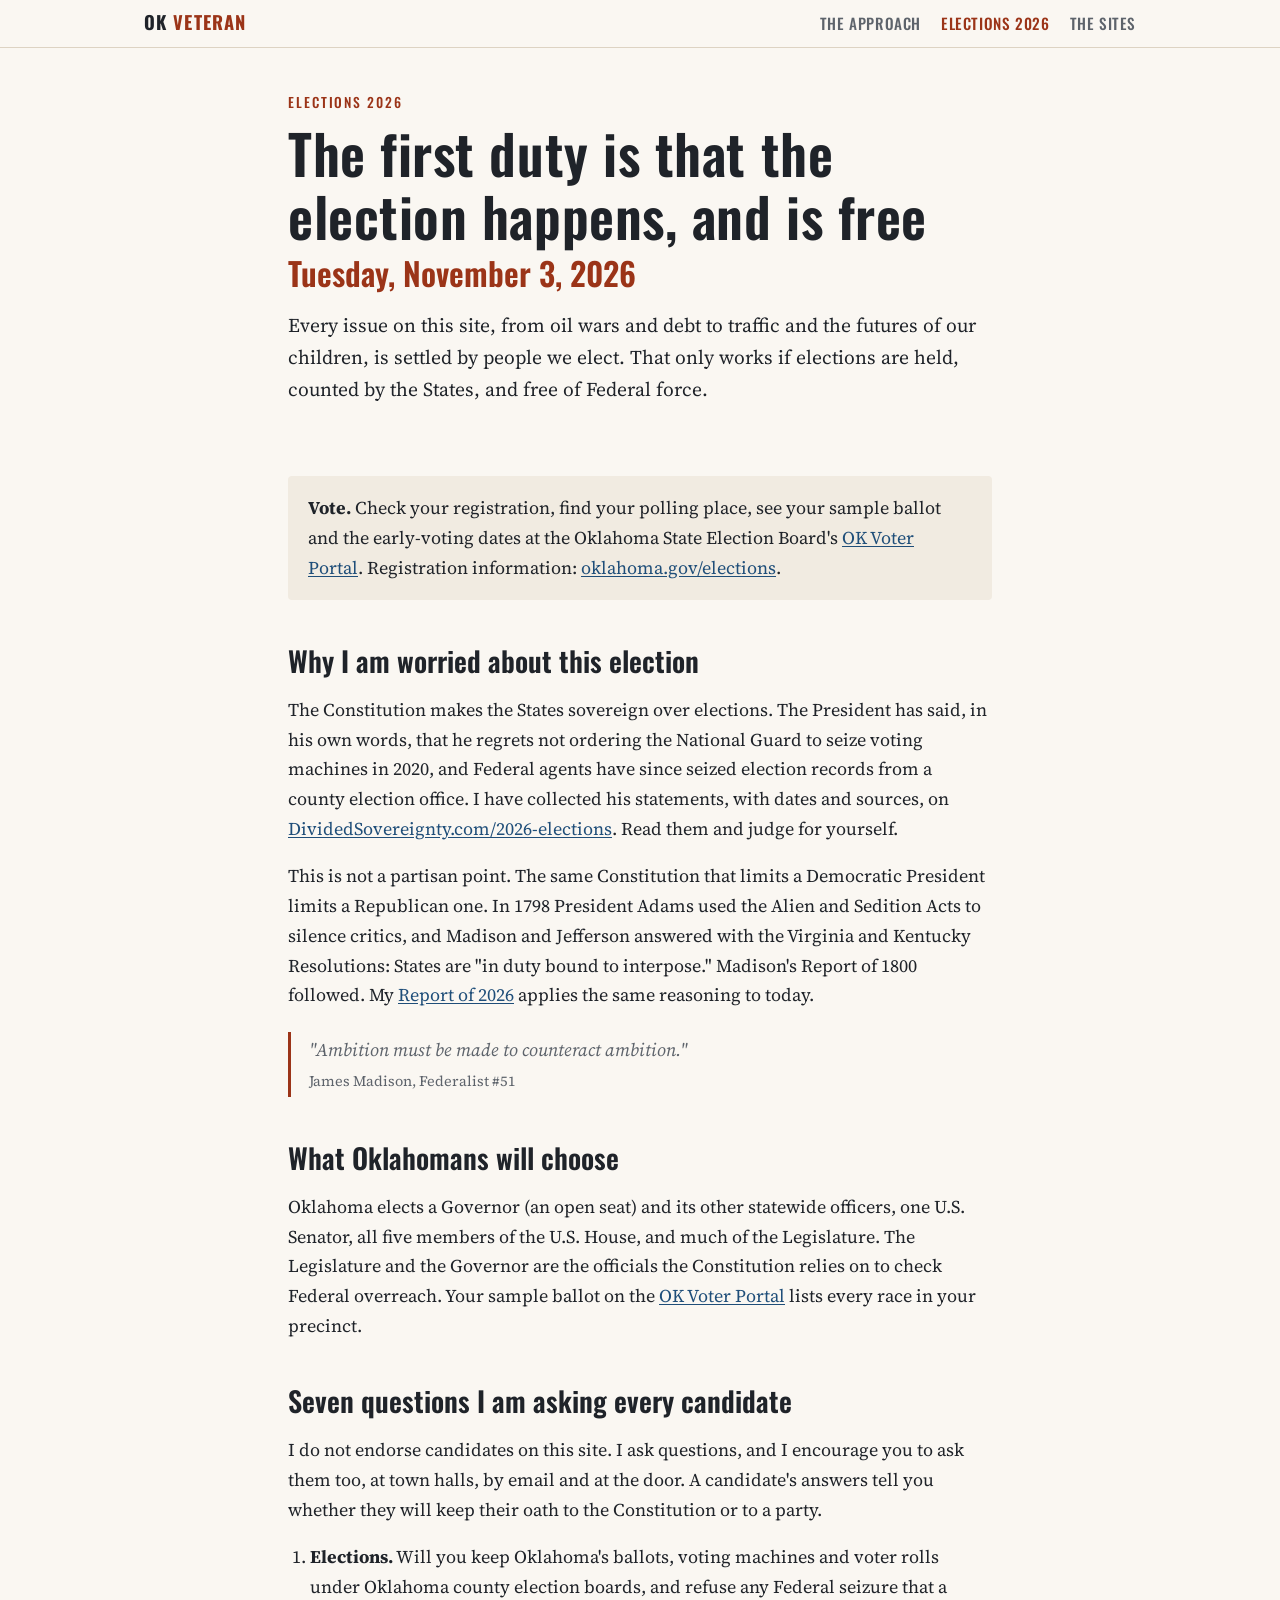
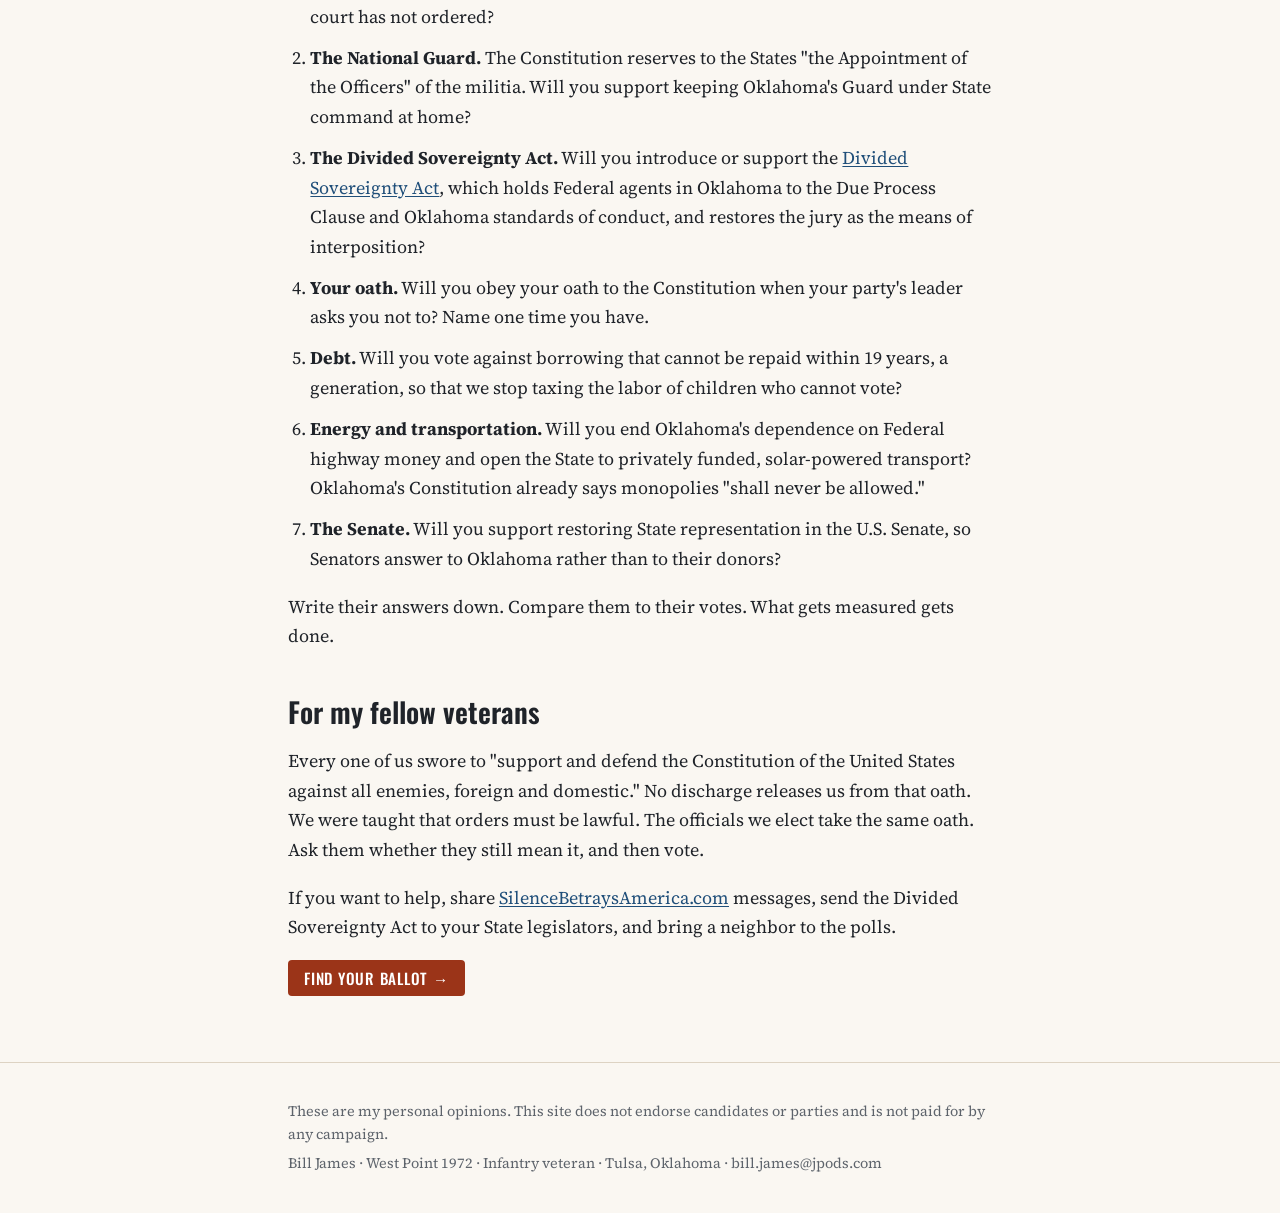
==== elections-2026.html @ 6b3b81b1 "OK Veteran: The Approach and Elections 2026 pages, shared style, JPods images Co-Authored-By: Claude" ====
<!doctype html>
<html lang="en">
<head>
<meta charset="utf-8">
<meta name="viewport" content="width=device-width, initial-scale=1">
<title>Elections 2026 — OK Veteran</title>
<meta name="description" content="An Oklahoma veteran's questions for 2026 candidates: State sovereignty over elections, the National Guard, debt, energy and transportation.">
<link rel="preconnect" href="https://fonts.googleapis.com">
<link rel="preconnect" href="https://fonts.gstatic.com" crossorigin>
<link rel="stylesheet" href="https://fonts.googleapis.com/css2?family=Oswald:wght@500;600;700&family=Source+Serif+4:ital,wght@0,400;0,600;1,400&display=swap">
<link rel="stylesheet" href="style.css">
</head>
<body>

<nav class="site-nav">
  <div class="container wide">
    <a class="brand" href="index.html">OK <span>Veteran</span></a>
    <a href="index.html">The Approach</a>
    <a href="elections-2026.html" aria-current="page">Elections 2026</a>
    <a href="index.html#sites">The Sites</a>
  </div>
</nav>

<header class="hero">
  <div class="container">
    <p class="kicker">Elections 2026</p>
    <h1>The first duty is that the election happens, and is free</h1>
    <p class="date-big">Tuesday, November 3, 2026</p>
    <p class="lede">Every issue on this site, from oil wars and debt to traffic and the futures of our children, is settled
      by people we elect. That only works if elections are held, counted by the States, and free of Federal force.</p>
  </div>
</header>

<main>
  <div class="container">

    <div class="callout">
      <p><strong>Vote.</strong> Check your registration, find your polling place, see your sample ballot and the early-voting
        dates at the Oklahoma State Election Board's <a href="https://oklahoma.gov/elections/ovp.html">OK Voter Portal</a>.
        Registration information: <a href="https://oklahoma.gov/elections/voter-registration.html">oklahoma.gov/elections</a>.</p>
    </div>

    <h2>Why I am worried about this election</h2>
    <p>The Constitution makes the States sovereign over elections. The President has said, in his own words, that he
      regrets not ordering the National Guard to seize voting machines in 2020, and Federal agents have since seized
      election records from a county election office. I have collected his statements, with dates and sources, on
      <a href="https://www.dividedsovereignty.com/2026-elections/">DividedSovereignty.com/2026-elections</a>. Read them and
      judge for yourself.</p>
    <p>This is not a partisan point. The same Constitution that limits a Democratic President limits a Republican one. In
      1798 President Adams used the Alien and Sedition Acts to silence critics, and Madison and Jefferson answered with the
      Virginia and Kentucky Resolutions: States are "in duty bound to interpose." Madison's Report of 1800 followed. My
      <a href="https://www.dividedsovereignty.com/reportof2026/">Report of 2026</a> applies the same reasoning to today.</p>
    <blockquote>"Ambition must be made to counteract ambition."<cite>James Madison, Federalist #51</cite></blockquote>

    <h2>What Oklahomans will choose</h2>
    <p>Oklahoma elects a Governor (an open seat) and its other statewide officers, one U.S. Senator, all five members of
      the U.S. House, and much of the Legislature. The Legislature and the Governor are the officials the Constitution
      relies on to check Federal overreach. Your sample ballot on the <a href="https://oklahoma.gov/elections/ovp.html">OK
      Voter Portal</a> lists every race in your precinct.</p>

    <h2>Seven questions I am asking every candidate</h2>
    <p>I do not endorse candidates on this site. I ask questions, and I encourage you to ask them too, at town halls, by
      email and at the door. A candidate's answers tell you whether they will keep their oath to the Constitution or to a
      party.</p>
    <ol class="questions">
      <li><strong>Elections.</strong> Will you keep Oklahoma's ballots, voting machines and voter rolls under Oklahoma
        county election boards, and refuse any Federal seizure that a court has not ordered?</li>
      <li><strong>The National Guard.</strong> The Constitution reserves to the States "the Appointment of the Officers" of
        the militia. Will you support keeping Oklahoma's Guard under State command at home?</li>
      <li><strong>The Divided Sovereignty Act.</strong> Will you introduce or support the
        <a href="https://www.dividedsovereignty.com/act/">Divided Sovereignty Act</a>, which holds Federal agents in
        Oklahoma to the Due Process Clause and Oklahoma standards of conduct, and restores the jury as the means of
        interposition?</li>
      <li><strong>Your oath.</strong> Will you obey your oath to the Constitution when your party's leader asks you not to?
        Name one time you have.</li>
      <li><strong>Debt.</strong> Will you vote against borrowing that cannot be repaid within 19 years, a generation, so that
        we stop taxing the labor of children who cannot vote?</li>
      <li><strong>Energy and transportation.</strong> Will you end Oklahoma's dependence on Federal highway money and open
        the State to privately funded, solar-powered transport? Oklahoma's Constitution already says monopolies "shall never
        be allowed."</li>
      <li><strong>The Senate.</strong> Will you support restoring State representation in the U.S. Senate, so Senators answer
        to Oklahoma rather than to their donors?</li>
    </ol>
    <p>Write their answers down. Compare them to their votes. What gets measured gets done.</p>

    <h2>For my fellow veterans</h2>
    <p>Every one of us swore to "support and defend the Constitution of the United States against all enemies, foreign and
      domestic." No discharge releases us from that oath. We were taught that orders must be lawful. The officials we
      elect take the same oath. Ask them whether they still mean it, and then vote.</p>
    <p>If you want to help, share
      <a href="https://www.dividedsovereignty.com/betrayamerica/">SilenceBetraysAmerica.com</a> messages, send the Divided
      Sovereignty Act to your State legislators, and bring a neighbor to the polls.</p>

    <p><a class="btn" href="https://oklahoma.gov/elections/ovp.html">Find your ballot &rarr;</a></p>

  </div>
</main>

<footer>
  <div class="container">
    <p>These are my personal opinions. This site does not endorse candidates or parties and is not paid for by any campaign.</p>
    <p>Bill James &middot; West Point 1972 &middot; Infantry veteran &middot; Tulsa, Oklahoma &middot; bill.james@jpods.com</p>
  </div>
</footer>

</body>
</html>
---- style.css ----
/* OK Veteran — personal opinion site of Bill James. Red earth and prairie sky. */
:root {
  --bg: #faf7f2; --surface: #f1ebe1; --fg: #1f2329; --muted: #5d636b; --rule: #ddd3c3;
  --accent: #9b3418; --accent-2: #1f4e79; --on-accent: #ffffff;
  color-scheme: light;
}
@media (prefers-color-scheme: dark) {
  :root { --bg: #15181c; --surface: #1e2328; --fg: #ece6dc; --muted: #a2a8b0; --rule: #313840;
          --accent: #e0805f; --accent-2: #8bb8e0; --on-accent: #15181c; color-scheme: dark; }
}
* { box-sizing: border-box; }
html { -webkit-text-size-adjust: 100%; }
body { margin: 0; background: var(--bg); color: var(--fg);
       font: 18px/1.65 "Source Serif 4", Georgia, "Times New Roman", serif; }
img { max-width: 100%; height: auto; display: block; }
a { color: var(--accent-2); text-underline-offset: 2px; }
.container { max-width: 46rem; margin: 0 auto; padding-inline: 16px; }
.wide { max-width: 64rem; }

/* nav */
.site-nav { border-bottom: 1px solid var(--rule); }
.site-nav .container { display: flex; flex-wrap: wrap; align-items: baseline; gap: .25rem 1.25rem; padding-block: .8rem; }
.brand { font: 700 1.15rem/1 "Oswald", "Arial Narrow", sans-serif; letter-spacing: .06em; text-transform: uppercase;
         color: var(--fg); text-decoration: none; margin-right: auto; }
.brand span { color: var(--accent); }
.site-nav a:not(.brand) { font: 500 .95rem/1.4 "Oswald", "Arial Narrow", sans-serif; letter-spacing: .04em;
         text-transform: uppercase; color: var(--muted); text-decoration: none; }
.site-nav a[aria-current="page"], .site-nav a:not(.brand):hover { color: var(--accent); }

/* type */
h1, h2, h3 { font-family: "Oswald", "Arial Narrow", sans-serif; font-weight: 600; line-height: 1.15; text-wrap: balance; }
h1 { font-size: clamp(2.2rem, 6vw, 3.4rem); margin: 0 0 .5rem; letter-spacing: .01em; }
h2 { font-size: 1.75rem; margin: 2.8rem 0 .6rem; }
h3 { font-size: 1.2rem; margin: 1.6rem 0 .3rem; }
.kicker { font: 500 .85rem/1 "Oswald", "Arial Narrow", sans-serif; letter-spacing: .14em; text-transform: uppercase; color: var(--accent); margin: 0 0 .8rem; }
.lede { font-size: 1.22rem; color: var(--fg); }
.muted { color: var(--muted); }
blockquote { margin: 1.4rem 0; padding: .2rem 0 .2rem 1.1rem; border-left: 3px solid var(--accent); color: var(--muted); font-style: italic; }
blockquote cite { display: block; font-style: normal; font-size: .9rem; margin-top: .3rem; }

/* sections */
header.hero { padding-block: 3rem 1.5rem; }
main { padding-block: 0 3rem; }
figure { margin: 1.8rem 0; }
figure img { border-radius: 4px; border: 1px solid var(--rule); }
figcaption { font-size: .88rem; color: var(--muted); margin-top: .5rem; }
.chain { display: grid; gap: .6rem; padding: 0; margin: 1.2rem 0; list-style: none; counter-reset: c; }
.chain li { counter-increment: c; display: grid; grid-template-columns: 2.2rem 1fr; gap: .6rem; align-items: baseline; }
.chain li::before { content: counter(c); font: 600 1.3rem/1 "Oswald", sans-serif; color: var(--accent); }
.callout { background: var(--surface); border-radius: 4px; padding: 1.1rem 1.25rem; margin: 1.6rem 0; }
.callout > :first-child { margin-top: 0; } .callout > :last-child { margin-bottom: 0; }
.date-big { font: 600 2rem/1.1 "Oswald", sans-serif; color: var(--accent); margin: 0; }

/* site directory */
.sites { display: grid; grid-template-columns: repeat(auto-fit, minmax(15rem, 1fr)); gap: 1rem; margin: 1.2rem 0; }
.sites a { display: block; padding: .9rem 1rem; border: 1px solid var(--rule); border-radius: 4px; text-decoration: none; color: var(--fg); min-width: 0; }
.sites a:hover { border-color: var(--accent); }
.sites strong { display: block; font: 600 1rem/1.3 "Oswald", sans-serif; letter-spacing: .02em; color: var(--accent-2); overflow-wrap: anywhere; }
.sites span { display: block; font-size: .9rem; color: var(--muted); line-height: 1.45; margin-top: .2rem; }

ol.questions { padding-left: 1.4rem; } ol.questions li { margin: .7rem 0; }
.btn { display: inline-block; background: var(--accent); color: var(--on-accent); padding: .55rem 1rem; border-radius: 4px;
       font: 500 .95rem/1.2 "Oswald", sans-serif; letter-spacing: .05em; text-transform: uppercase; text-decoration: none; }

footer { border-top: 1px solid var(--rule); padding-block: 2rem; font-size: .9rem; color: var(--muted); }
footer p { margin: .3rem 0; }
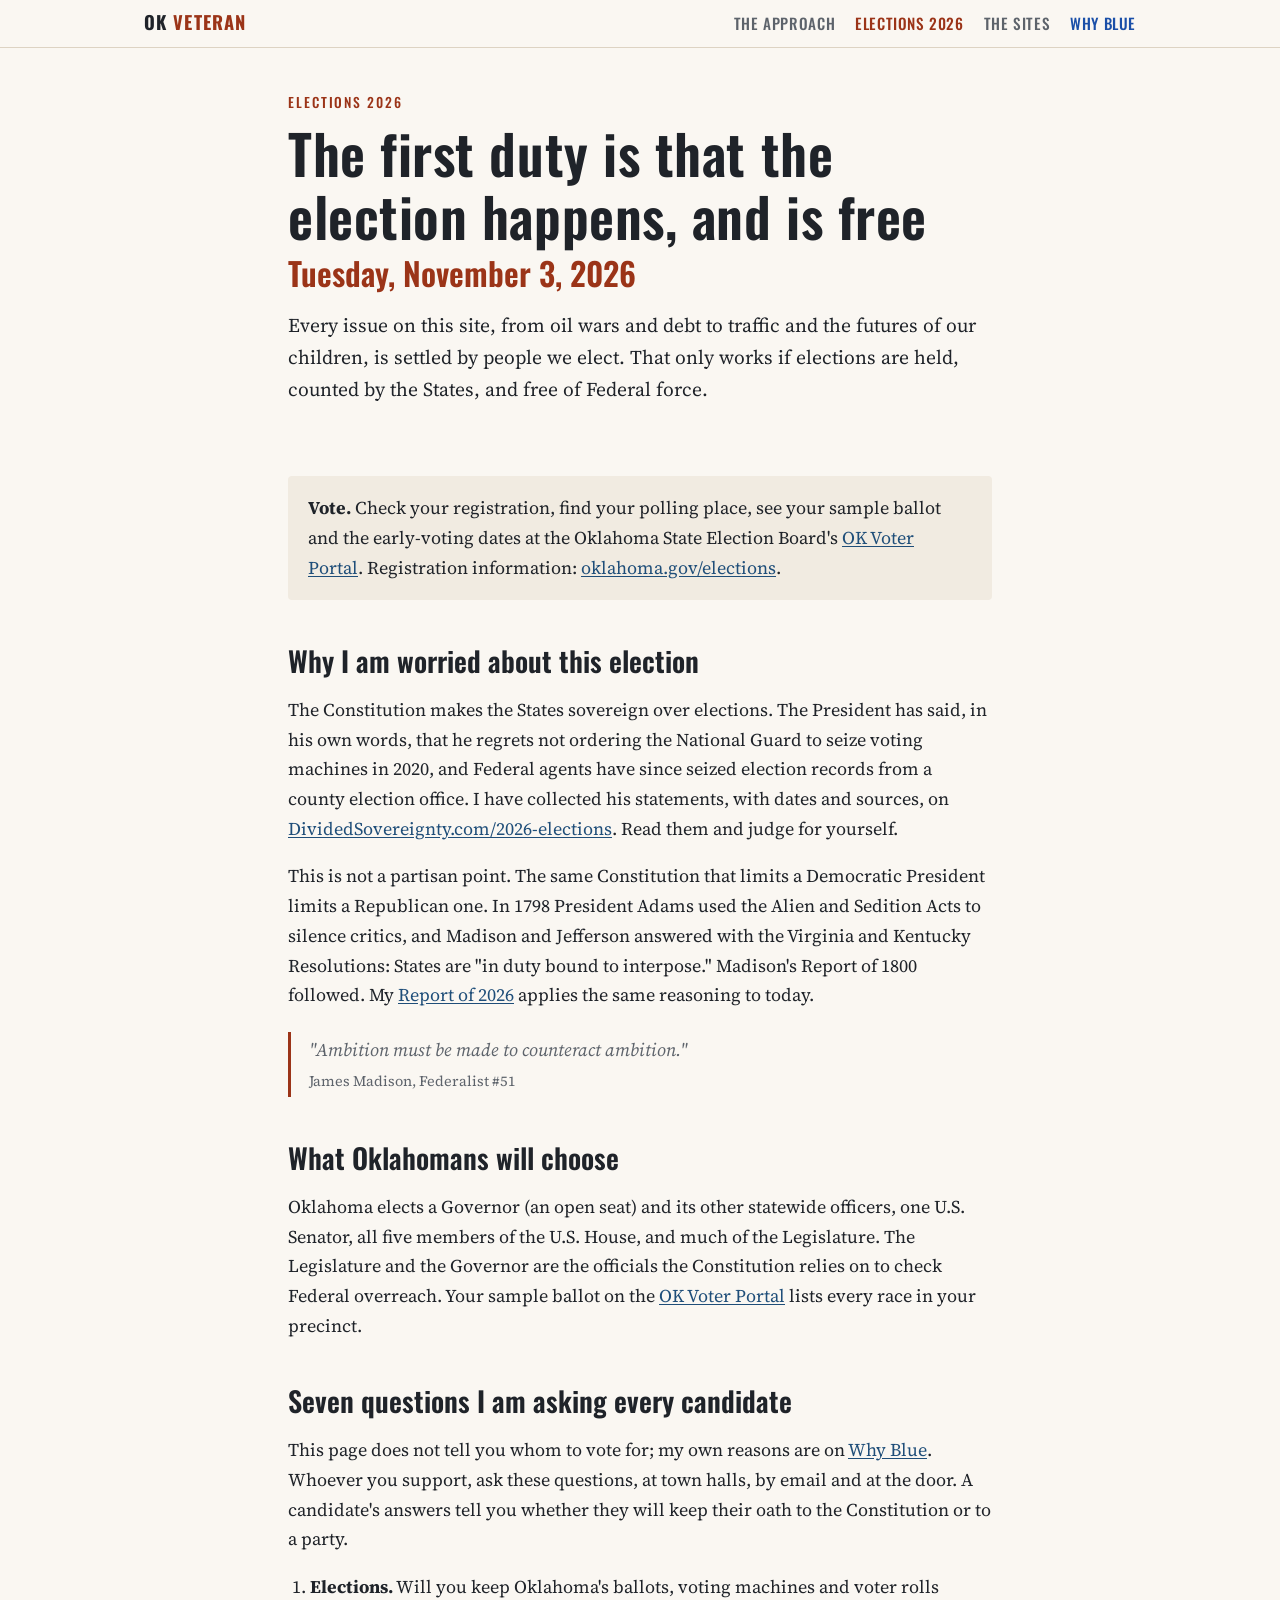
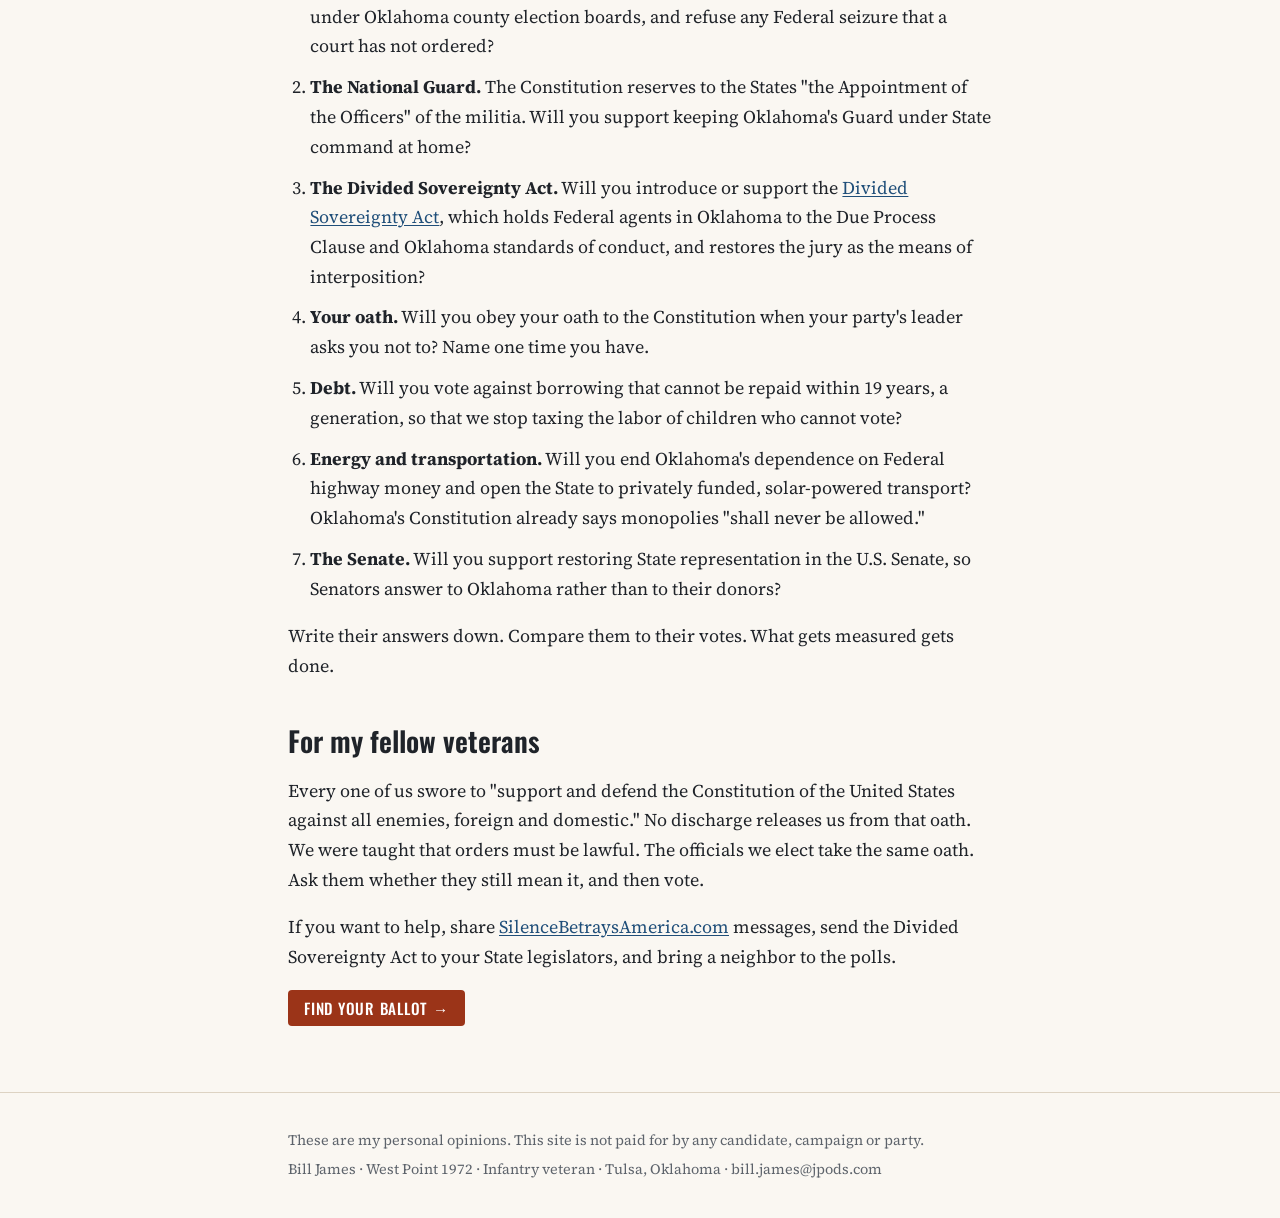
==== commit a1b9ba65: "Why Blue page (last tab, blue): Bill's reasons, SilenceBetraysAmerica images; elections page links t" ====
--- a/elections-2026.html
+++ b/elections-2026.html
@@ -18,6 +18,7 @@
     <a href="index.html">The Approach</a>
     <a href="elections-2026.html" aria-current="page">Elections 2026</a>
     <a href="index.html#sites">The Sites</a>
+    <a class="nav-blue" href="why-blue.html">Why Blue</a>
   </div>
 </nav>
 
@@ -59,7 +60,8 @@
       Voter Portal</a> lists every race in your precinct.</p>
 
     <h2>Seven questions I am asking every candidate</h2>
-    <p>I do not endorse candidates on this site. I ask questions, and I encourage you to ask them too, at town halls, by
+    <p>This page does not tell you whom to vote for; my own reasons are on <a href="why-blue.html">Why Blue</a>. Whoever
+      you support, ask these questions, at town halls, by
       email and at the door. A candidate's answers tell you whether they will keep their oath to the Constitution or to a
       party.</p>
     <ol class="questions">
@@ -98,7 +100,7 @@
 
 <footer>
   <div class="container">
-    <p>These are my personal opinions. This site does not endorse candidates or parties and is not paid for by any campaign.</p>
+    <p>These are my personal opinions. This site is not paid for by any candidate, campaign or party.</p>
     <p>Bill James &middot; West Point 1972 &middot; Infantry veteran &middot; Tulsa, Oklahoma &middot; bill.james@jpods.com</p>
   </div>
 </footer>
--- a/style.css
+++ b/style.css
@@ -1,12 +1,12 @@
 /* OK Veteran — personal opinion site of Bill James. Red earth and prairie sky. */
 :root {
   --bg: #faf7f2; --surface: #f1ebe1; --fg: #1f2329; --muted: #5d636b; --rule: #ddd3c3;
-  --accent: #9b3418; --accent-2: #1f4e79; --on-accent: #ffffff;
+  --accent: #9b3418; --accent-2: #1f4e79; --blue: #1a4fa8; --on-accent: #ffffff;
   color-scheme: light;
 }
 @media (prefers-color-scheme: dark) {
   :root { --bg: #15181c; --surface: #1e2328; --fg: #ece6dc; --muted: #a2a8b0; --rule: #313840;
-          --accent: #e0805f; --accent-2: #8bb8e0; --on-accent: #15181c; color-scheme: dark; }
+          --accent: #e0805f; --accent-2: #8bb8e0; --blue: #7fb0ff; --on-accent: #15181c; color-scheme: dark; }
 }
 * { box-sizing: border-box; }
 html { -webkit-text-size-adjust: 100%; }
@@ -64,3 +64,13 @@
 
 footer { border-top: 1px solid var(--rule); padding-block: 2rem; font-size: .9rem; color: var(--muted); }
 footer p { margin: .3rem 0; }
+
+/* Why Blue */
+.site-nav a.nav-blue, .site-nav a.nav-blue:hover, .site-nav a.nav-blue[aria-current="page"] { color: var(--blue); }
+.site-nav a.nav-blue[aria-current="page"] { text-decoration: underline; text-underline-offset: 6px; }
+.blue .kicker, .blue .date-big, .blue h1 span { color: var(--blue); }
+.blue blockquote { border-left-color: var(--blue); }
+.gallery { display: grid; grid-template-columns: repeat(auto-fill, minmax(17rem, 1fr)); gap: 1.4rem; margin: 1.4rem 0; }
+.gallery figure { margin: 0; min-width: 0; }
+.gallery a { display: block; }
+.gallery figcaption strong { display: block; color: var(--fg); font: 600 1rem/1.3 "Oswald", sans-serif; letter-spacing: .02em; margin-bottom: .15rem; }
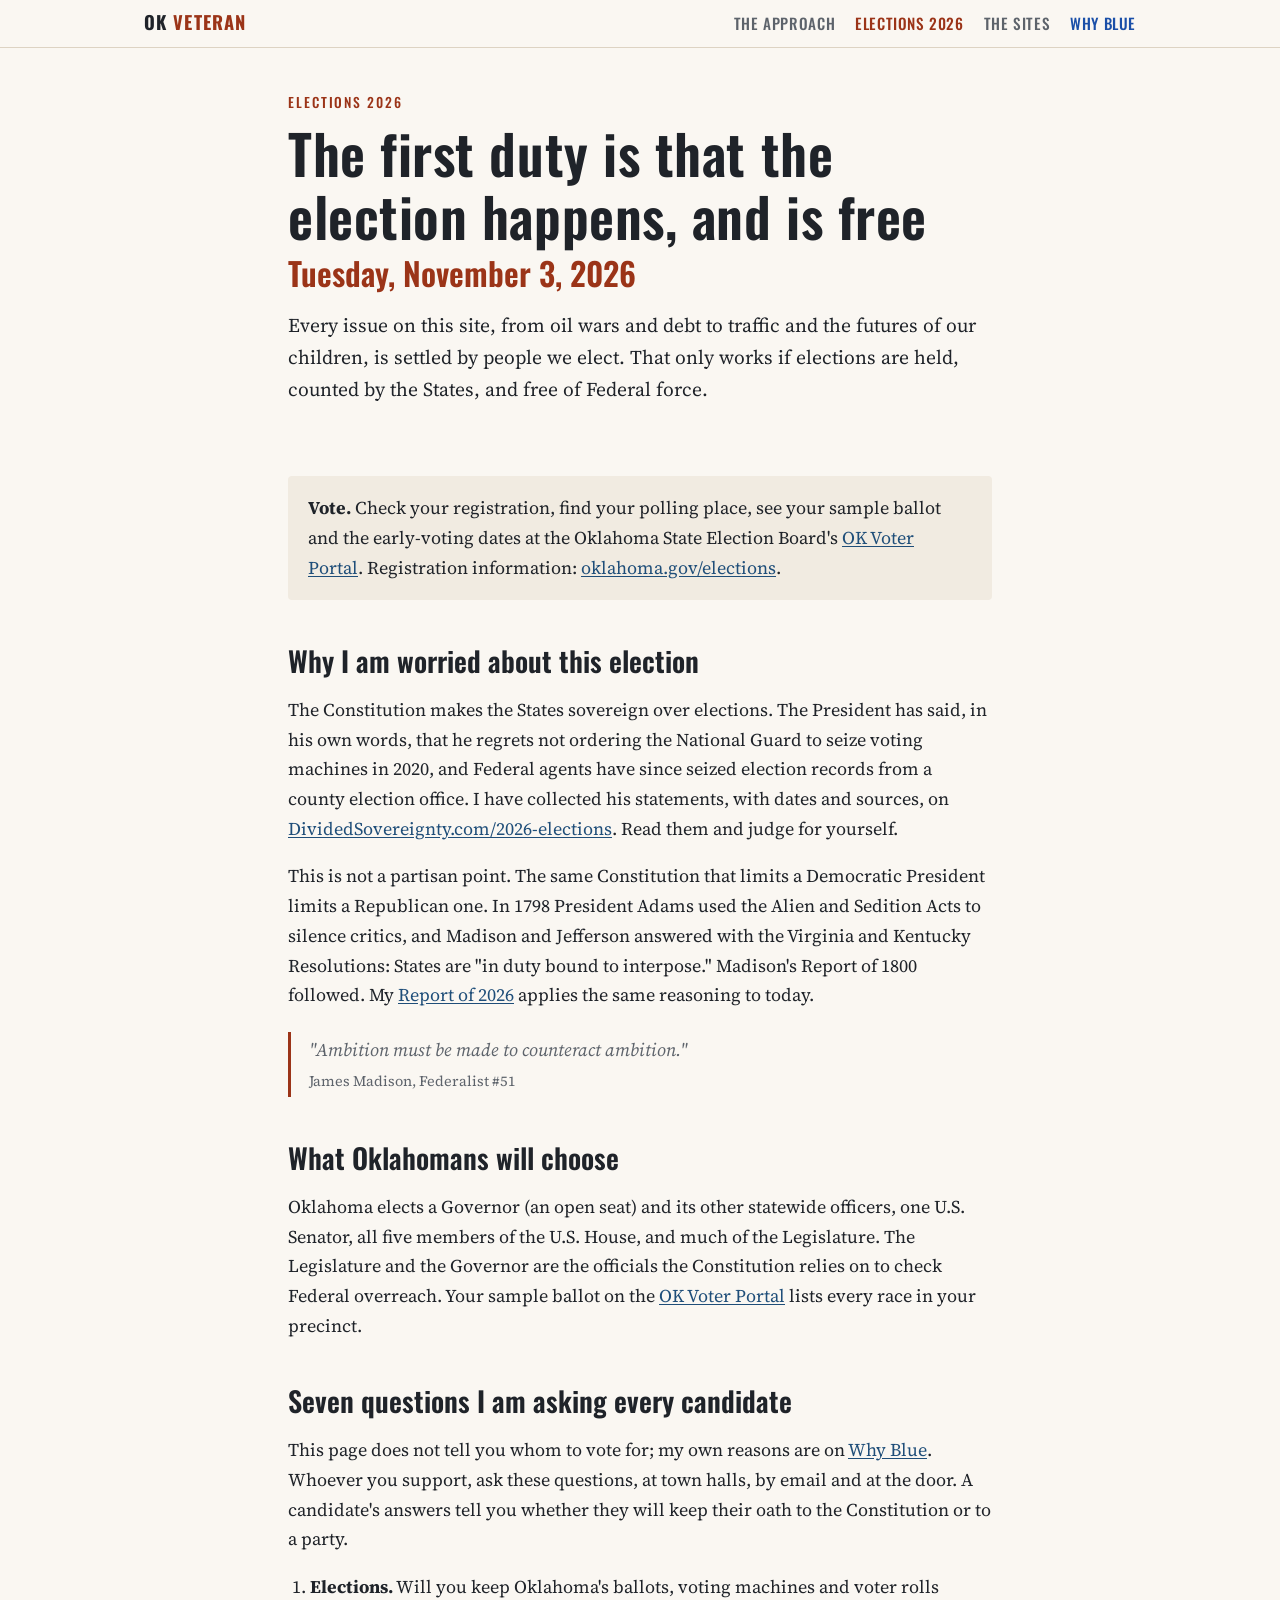
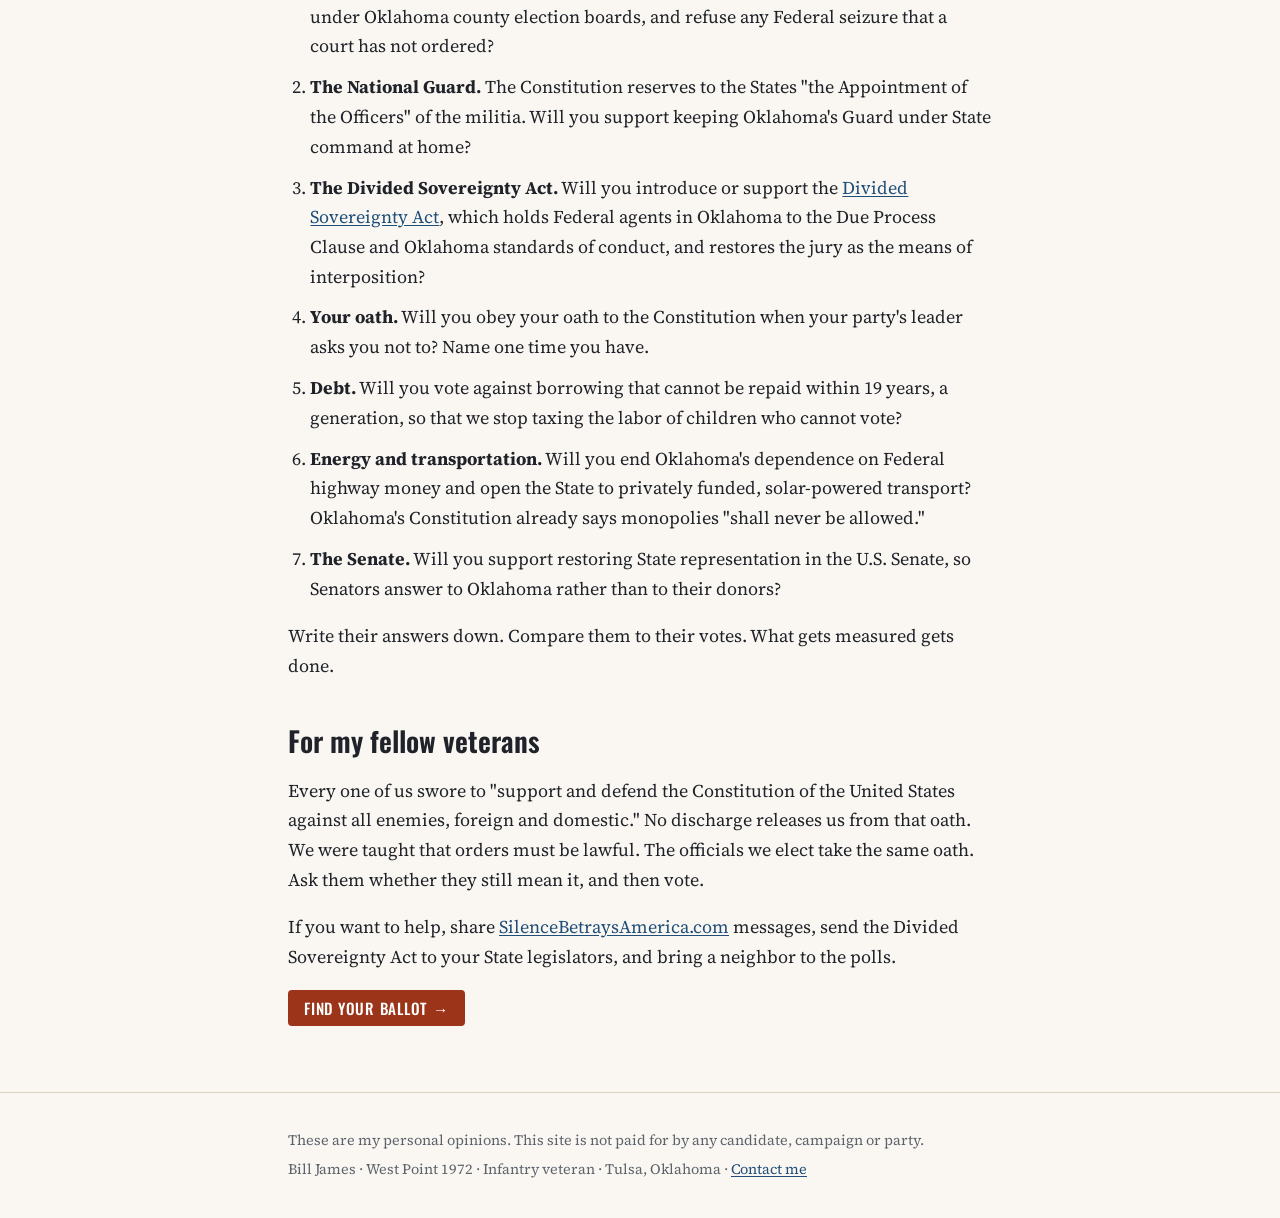
==== commit 23fee3da: "Remove email address from all pages (no public email on sites); link to the contact page instead Co-" ====
--- a/elections-2026.html
+++ b/elections-2026.html
@@ -101,7 +101,7 @@
 <footer>
   <div class="container">
     <p>These are my personal opinions. This site is not paid for by any candidate, campaign or party.</p>
-    <p>Bill James &middot; West Point 1972 &middot; Infantry veteran &middot; Tulsa, Oklahoma &middot; bill.james@jpods.com</p>
+    <p>Bill James &middot; West Point 1972 &middot; Infantry veteran &middot; Tulsa, Oklahoma &middot; <a href="https://www.dividedsovereignty.com/contact/">Contact me</a></p>
   </div>
 </footer>
 
